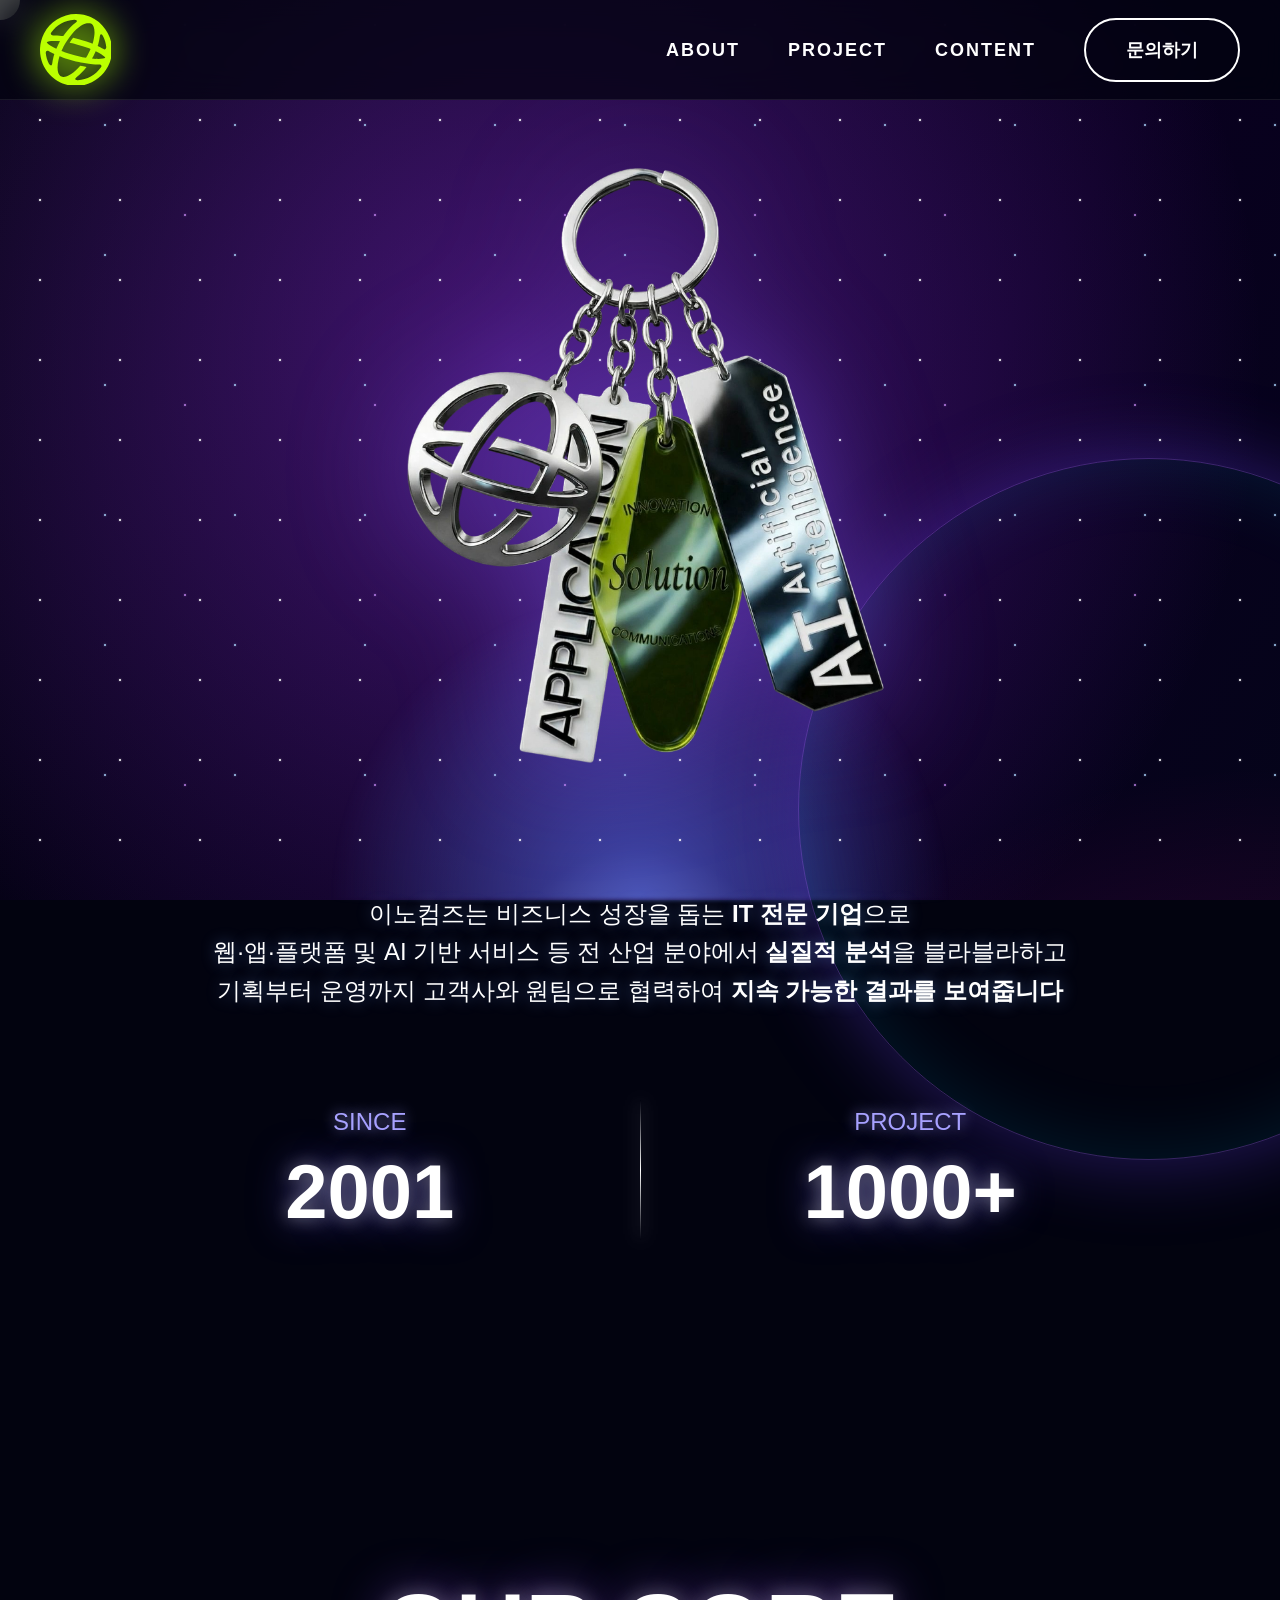
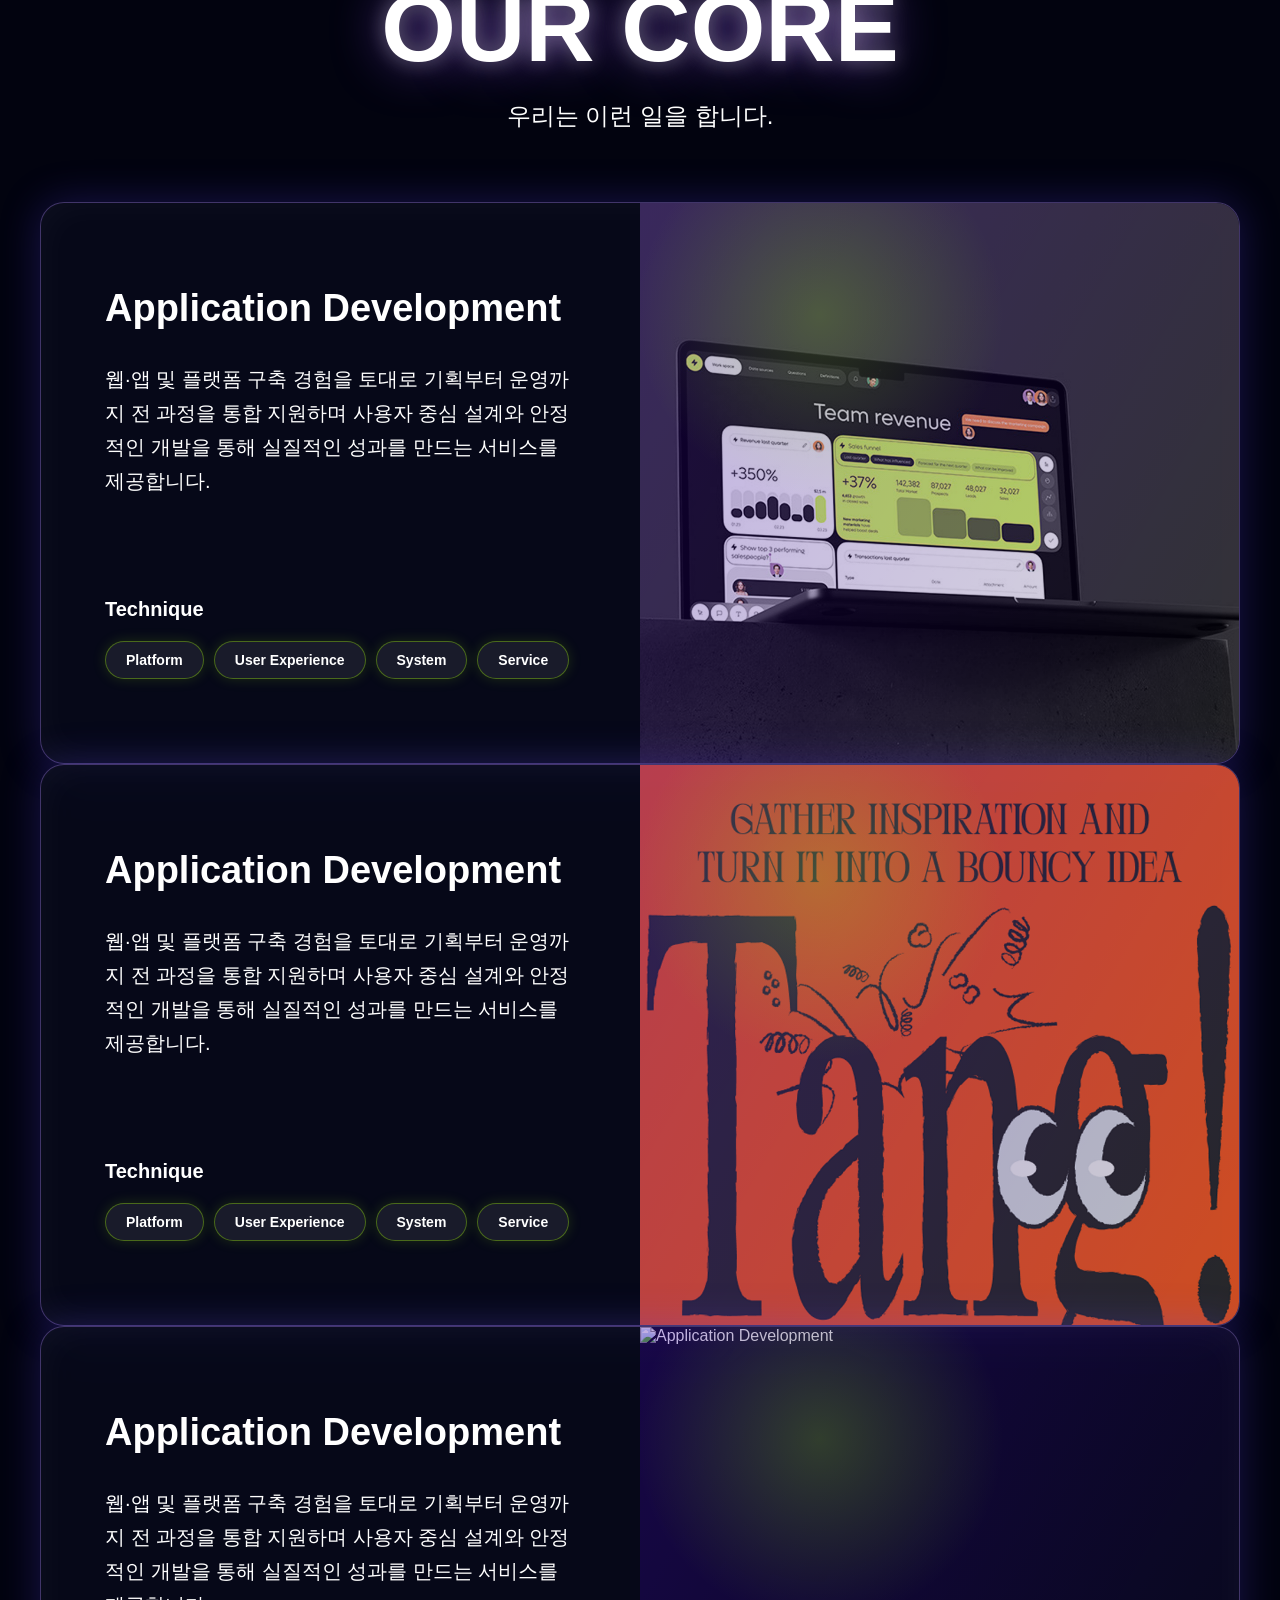
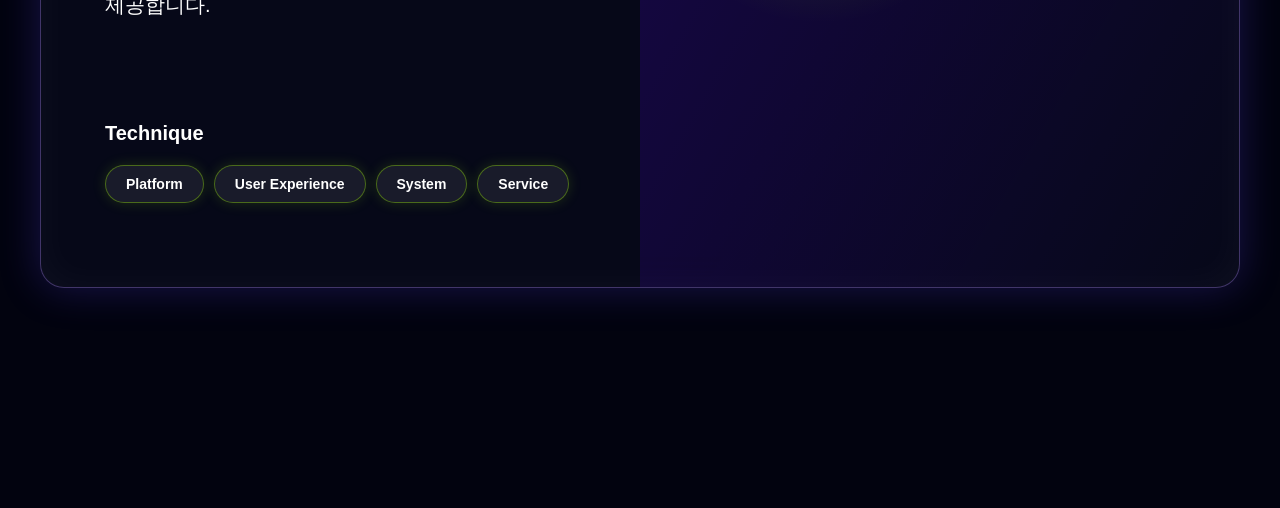
==== index.html @ ad1b917c "Add files via upload" ====
<!DOCTYPE html>
<html lang="ko">

<head>
    <meta charset="UTF-8">
    <meta name="viewport" content="width=device-width, initial-scale=1.0">

    <title>Seol Portfolio</title>
    <link rel="stylesheet" href="style.css">

    <link rel="preconnect" href="https://fonts.googleapis.com">
    <link rel="preconnect" href="https://fonts.gstatic.com/" crossorigin>
    <link href="<https://fonts.googleapis.com/css2?family=Anton&display=swap>" rel="stylesheet">
    <link href="https://unpkg.com/aos@2.3.4/dist/aos.css" rel="stylesheet">
</head>

<body>
    <div class="cursor"></div>
    <div class="space_bg"></div>
    <div class="stars"></div>
    <div class="stars stars2"></div>

    <!--## header start ##-->

    <header>
        <div class="header_inner">
            <a href="index.html" class="logo">
                <img src="img/logo.svg" alt="logo">
            </a>

            <div class="right_menu">
                <nav>
                    <ul class="menu">
                        <li><a href="about.html">ABOUT</a></li>
                        <li><a href="project.html">PROJECT</a></li>
                        <li><a href="contact.html">CONTENT</a></li>
                    </ul>
                </nav>

                <a href="#" class="contact_btn">문의하기</a>
            </div>
        </div>
    </header>
    <!--## header end ## -->

    <!--## about start ## -->
    <main>
        <section class="hero">
            <img src="img/hero 1.png" alt="메인이미지">
        </section>

        <section class="about">
            <div class="about_text">
                <p>이노컴즈는 비즈니스 성장을 돕는 <strong>IT 전문 기업</strong>으로</p>
                <p>웹·앱·플랫폼 및 AI 기반 서비스 등 전 산업 분야에서 <strong>실질적 분석</strong>을 블라블라하고</p>
                <p>기획부터 운영까지 고객사와 원팀으로 협력하여 <strong>지속 가능한 결과를 보여줍니다</strong></p>
            </div>

            <!--정보 1-->
            <div class="about_stats">
                <div class="stat_item">
                    <span class="stat_label">SINCE</span>
                    <h2>2001</h2>
                </div>
                <!--구분선-->
                <div class="stat_divider"></div>
                <!--정보 2-->
                <div class="stat_item">
                    <span class="stat_label">PROJECT</span>
                    <h2>1000+</h2>
                </div>
            </div>
        </section>
        <!--## about end ## -->

        <section class="core">
            <div class="core_title">
                <h2>OUR CORE</h2>
                <p>우리는 이런 일을 합니다.</p>
            </div>

            <div class="core_card">
                <div class="core_content">
                    <h3>Application Development</h3>
                    <p>
                        웹·앱 및 플랫폼 구축 경험을 토대로 기획부터 운영까지 전 과정을 통합
                        지원하며 사용자 중심 설계와 안정적인 개발을 통해 실질적인 성과를
                        만드는 서비스를 제공합니다.
                    </p>

                    <div class="technique">
                        <h4>Technique</h4>
                        <div class="tag_wrap">
                            <span>Platform</span>
                            <span>User Experience</span>
                            <span>System</span>
                            <span>Service</span>
                        </div>
                    </div>
                </div>

                <div class="core_img">
                    <img src="img/core.png" alt="Application Development">
                </div>
            </div>

            <div class="core_card">
                <div class="core_content">
                    <h3>Application Development</h3>
                    <p>
                        웹·앱 및 플랫폼 구축 경험을 토대로 기획부터 운영까지 전 과정을 통합
                        지원하며 사용자 중심 설계와 안정적인 개발을 통해 실질적인 성과를
                        만드는 서비스를 제공합니다.
                    </p>

                    <div class="technique">
                        <h4>Technique</h4>
                        <div class="tag_wrap">
                            <span>Platform</span>
                            <span>User Experience</span>
                            <span>System</span>
                            <span>Service</span>
                        </div>
                    </div>
                </div>

                <div class="core_img">
                    <img src="img/project2.png" alt="Application Development">
                </div>
            </div>

            <div class="core_card">
                <div class="core_content">
                    <h3>Application Development</h3>
                    <p>
                        웹·앱 및 플랫폼 구축 경험을 토대로 기획부터 운영까지 전 과정을 통합
                        지원하며 사용자 중심 설계와 안정적인 개발을 통해 실질적인 성과를
                        만드는 서비스를 제공합니다.
                    </p>

                    <div class="technique">
                        <h4>Technique</h4>
                        <div class="tag_wrap">
                            <span>Platform</span>
                            <span>User Experience</span>
                            <span>System</span>
                            <span>Service</span>
                        </div>
                    </div>
                </div>

                <div class="core_img">
                    <img src="img/project3.png" alt="Application Development">
                </div>
            </div>
        </section>

    </main>
</body>

</html>
---- style.css ----
/* 초기세팅 */
* {
    margin: 0;
    padding: 0;
    box-sizing: border-box;
}

html {
    scroll-behavior: smooth;
}

body {
    min-height: 100vh;
    background: #02030f;
    color: #fff;
    font-family: "pretendard", sans-serif;
    overflow-x: hidden;
}

/* ===== 추가: 커스텀 커서 ===== */
.cursor {
    width: 40px;
    height: 40px;
    border-radius: 50%;
    background: #fff;
    position: fixed;
    top: 0;
    left: 0;
    pointer-events: none;
    mix-blend-mode: difference;
    z-index: 9999;
    transform: translate(-50%, -50%);
    transition: width .25s, height .25s;
}

.cursor.hover {
    width: 70px;
    height: 70px;
}

/* 모바일/터치 기기에서는 숨김 */
@media (hover:none),
(max-width:768px) {
    .cursor {
        display: none;
    }
}

/* ===== 추가: fade-up 스크롤 애니메이션 ===== */
.fade-up {
    opacity: 0;
    transform: translateY(40px);
    transition: opacity .9s cubic-bezier(.2, .7, .2, 1), transform .9s cubic-bezier(.2, .7, .2, 1);
}

.fade-up.show {
    opacity: 1;
    transform: translateY(0);
}

@media (prefers-reduced-motion:reduce) {
    .fade-up {
        opacity: 1;
        transform: none;
        transition: none;
    }

    .cursor {
        display: none;
    }

    .sticker {
        opacity: 1;
        transform: scale(1) rotate(var(--rot, 0deg));
        animation: none;
    }
}

/* 우주 배경 */
.space_bg {
    position: fixed;
    inset: 0;
    z-index: -3;
    background:
        radial-gradient(circle at 20% 20%, rgba(142, 45, 226, 0.45), transparent 30%),
        radial-gradient(circle at 80% 30%, rgba(0, 212, 255, 0.35), transparent 28%),
        radial-gradient(circle at 50% 80%, rgba(255, 0, 153, 0.3), transparent 35%),
        linear-gradient(120deg, #02030f, #09001f, #000814, #160029);
    background-size: 200% 200%;
    animation: spaceMove 12s ease-in-out infinite alternate;
}

.space_bg::before {
    content: "";
    position: absolute;
    inset: 0;
    background:
        radial-gradient(circle at 50% 100%, rgba(91, 120, 255, 0.6), transparent 28%),
        radial-gradient(circle at 50% 110%, rgba(255, 255, 255, 0.35), transparent 12%);
    filter: blur(2px);
}

.space_bg::after {
    content: "";
    position: absolute;
    width: 700px;
    height: 700px;
    right: -220px;
    bottom: -260px;
    border: 1px solid rgba(154, 105, 255, 0.35);
    border-radius: 50%;
    box-shadow:
        0 0 80px rgba(111, 68, 255, 0.35),
        inset 0 0 80px rgba(0, 212, 255, 0.12);
    animation: planetSpin 18s linear infinite;
}

/* 별 */
.stars,
.stars2 {
    position: fixed;
    inset: 0;
    z-index: -2;
    background-image:
        radial-gradient(#fff 1px, transparent 1px),
        radial-gradient(rgba(174, 216, 255, 0.9) 1px, transparent 1px),
        radial-gradient(rgba(211, 147, 255, 0.8) 1px, transparent 1px);
    background-size: 80px 80px, 130px 130px, 190px 190px;
    background-position: 0 0, 40px 60px, 90px 120px;
    opacity: 0.8;
    animation: starMove 40s linear infinite;
}

.stars2 {
    z-index: -1;
    opacity: 0.45;
    filter: blur(1px);
    animation-duration: 70s;
}

/* Header */
header {
    width: 100%;
    height: 100px;
    position: fixed;
    top: 0;
    left: 0;
    z-index: 9999;
    background: rgba(2, 3, 15, 0.72);
    backdrop-filter: blur(16px);
    border-bottom: 1px solid rgba(255, 255, 255, 0.08);
}

.header_inner {
    max-width: 1440px;
    height: 100px;
    padding: 0 40px;
    margin: 0 auto;
    display: flex;
    justify-content: space-between;
    align-items: center;
}

.logo img {
    width: 72px;
    height: 72px;
    display: block;
    filter: drop-shadow(0 0 18px #a6ff00);
}

.menu {
    display: flex;
    gap: 48px;
    list-style: none;
}

.menu a {
    color: white;
    text-decoration: none;
    font-family: "Anton", sans-serif;
    font-size: 18px;
    font-weight: 700;
    letter-spacing: 2px;
    transition: 0.3s;
}

.menu a:hover {
    color: #9dff00;
    text-shadow: 0 0 14px #9dff00;
}

.right_menu {
    display: flex;
    align-items: center;
    gap: 48px;
}

.contact_btn {
    padding: 18px 40px;
    border: 2px solid #fff;
    border-radius: 999px;
    color: #fff;
    text-decoration: none;
    font-size: 18px;
    font-weight: 700;
    transition: 0.3s;
}

.contact_btn:hover {
    background: #9dff00;
    border-color: #9dff00;
    color: #000;
    box-shadow: 0 0 24px rgba(157, 255, 0, 0.75);
}

/* Hero */
.hero {
    min-height: 720px;
    padding-top: 140px;
    display: flex;
    justify-content: center;
    align-items: center;
}

.hero img {
    width: 100%;
    max-width: 675px;
    height: auto;
    display: block;
    filter: drop-shadow(0 0 60px rgba(133, 94, 255, 0.45));
    animation: float 4s ease-in-out infinite;
}

/* About */
.about {
    padding: 80px 40px 180px;
}

.about_text {
    text-align: center;
}

.about_text p {
    font-size: 24px;
    font-weight: 200;
    line-height: 1.6;
    color: #fff;
    text-shadow: 0 0 16px rgba(120, 170, 255, 0.45);
}

.about_text strong {
    font-weight: 800;
}

.about_stats {
    width: 100%;
    max-width: 1080px;
    margin: 90px auto 0;
    display: flex;
    justify-content: center;
    align-items: center;
}

.stat_item {
    flex: 1;
    display: flex;
    flex-direction: column;
    align-items: center;
    text-align: center;
}

.stat_label {
    font-family: "Anton", sans-serif;
    font-size: 24px;
    line-height: 1;
    color: #a8a2ff;
    margin-bottom: 20px;
    text-shadow: 0 0 14px rgba(168, 162, 255, 0.8);
}

.stat_item h2 {
    font-size: 76px;
    font-weight: 700;
    line-height: 1;
    color: #fff;
    text-shadow:
        0 0 18px rgba(255, 255, 255, 0.4),
        0 0 40px rgba(106, 90, 255, 0.55);
}

.stat_divider {
    width: 1px;
    height: 140px;
    background: linear-gradient(transparent, #fff, transparent);
    flex-shrink: 0;
    box-shadow: 0 0 18px rgba(255, 255, 255, 0.7);
}

/* Core */
.core {
    padding: 160px 40px 220px;
}

.core_title {
    text-align: center;
    margin-bottom: 70px;
}

.core_title h2 {
    font-family: "Anton", sans-serif;
    font-size: 96px;
    line-height: 1;
    color: #fff;
    text-shadow:
        0 0 20px rgba(255, 255, 255, 0.35),
        0 0 50px rgba(155, 90, 255, 0.65);
}

.core_title p {
    margin-top: 24px;
    font-size: 24px;
    font-weight: 500;
}

.core_card {
    max-width: 1360px;
    margin: 0 auto;
    display: flex;
    border-radius: 24px;
    overflow: hidden;
    background: rgba(10, 12, 30, 0.68);
    border: 1px solid rgba(174, 139, 255, 0.35);
    box-shadow:
        0 0 40px rgba(96, 73, 255, 0.25),
        inset 0 0 40px rgba(255, 255, 255, 0.04);
    backdrop-filter: blur(18px);
}

.core_content {
    width: 50%;
    padding: 84px 64px;
}

.core_content h3 {
    font-size: 38px;
    margin-bottom: 32px;
}

.core_content p {
    font-size: 20px;
    line-height: 1.7;
    font-weight: 500;
}

.technique {
    margin-top: 100px;
}

.technique h4 {
    font-size: 20px;
    margin-bottom: 20px;
}

.tag_wrap {
    display: flex;
    gap: 10px;
    flex-wrap: wrap;
}

.tag_wrap span {
    padding: 10px 20px;
    border-radius: 999px;
    background: rgba(255, 255, 255, 0.08);
    border: 1px solid rgba(166, 255, 0, 0.35);
    font-size: 14px;
    font-weight: 700;
    box-shadow: 0 0 14px rgba(166, 255, 0, 0.15);
}

.core_img {
    width: 50%;
    position: relative;
}

.core_img::after {
    content: "";
    position: absolute;
    inset: 0;
    background:
        radial-gradient(circle at 30% 20%, rgba(157, 255, 0, 0.22), transparent 30%),
        linear-gradient(120deg, rgba(90, 0, 255, 0.2), transparent);
}

.core_img img {
    width: 100%;
    height: 100%;
    object-fit: cover;
    display: block;
    opacity: 0.85;
}

/* Animation */
@keyframes spaceMove {
    0% {
        background-position: 0% 30%;
    }

    100% {
        background-position: 100% 70%;
    }
}

@keyframes starMove {
    0% {
        transform: translateY(0);
    }

    100% {
        transform: translateY(-300px);
    }
}

@keyframes planetSpin {
    0% {
        transform: rotate(0deg) scale(1);
    }

    100% {
        transform: rotate(360deg) scale(1.05);
    }
}

@keyframes float {

    0%,
    100% {
        transform: translateY(0);
    }

    50% {
        transform: translateY(-24px);
    }
}
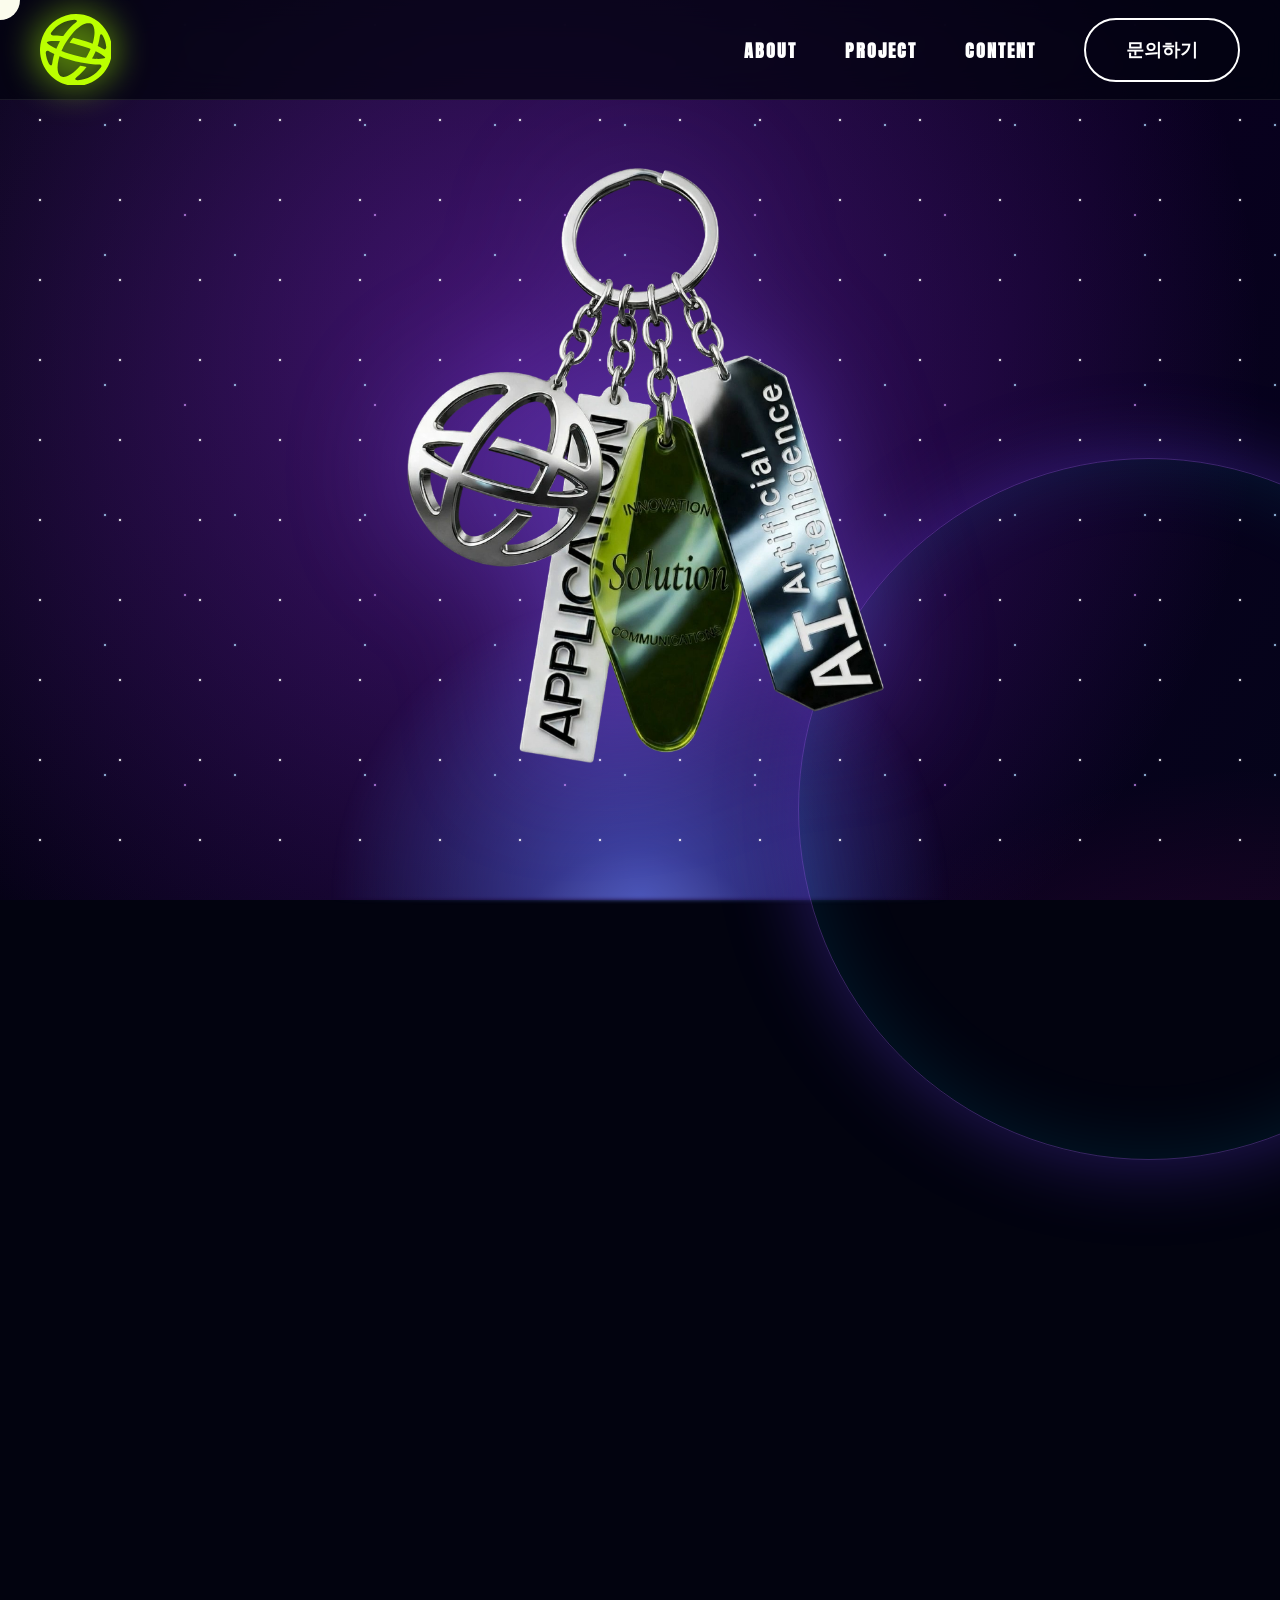
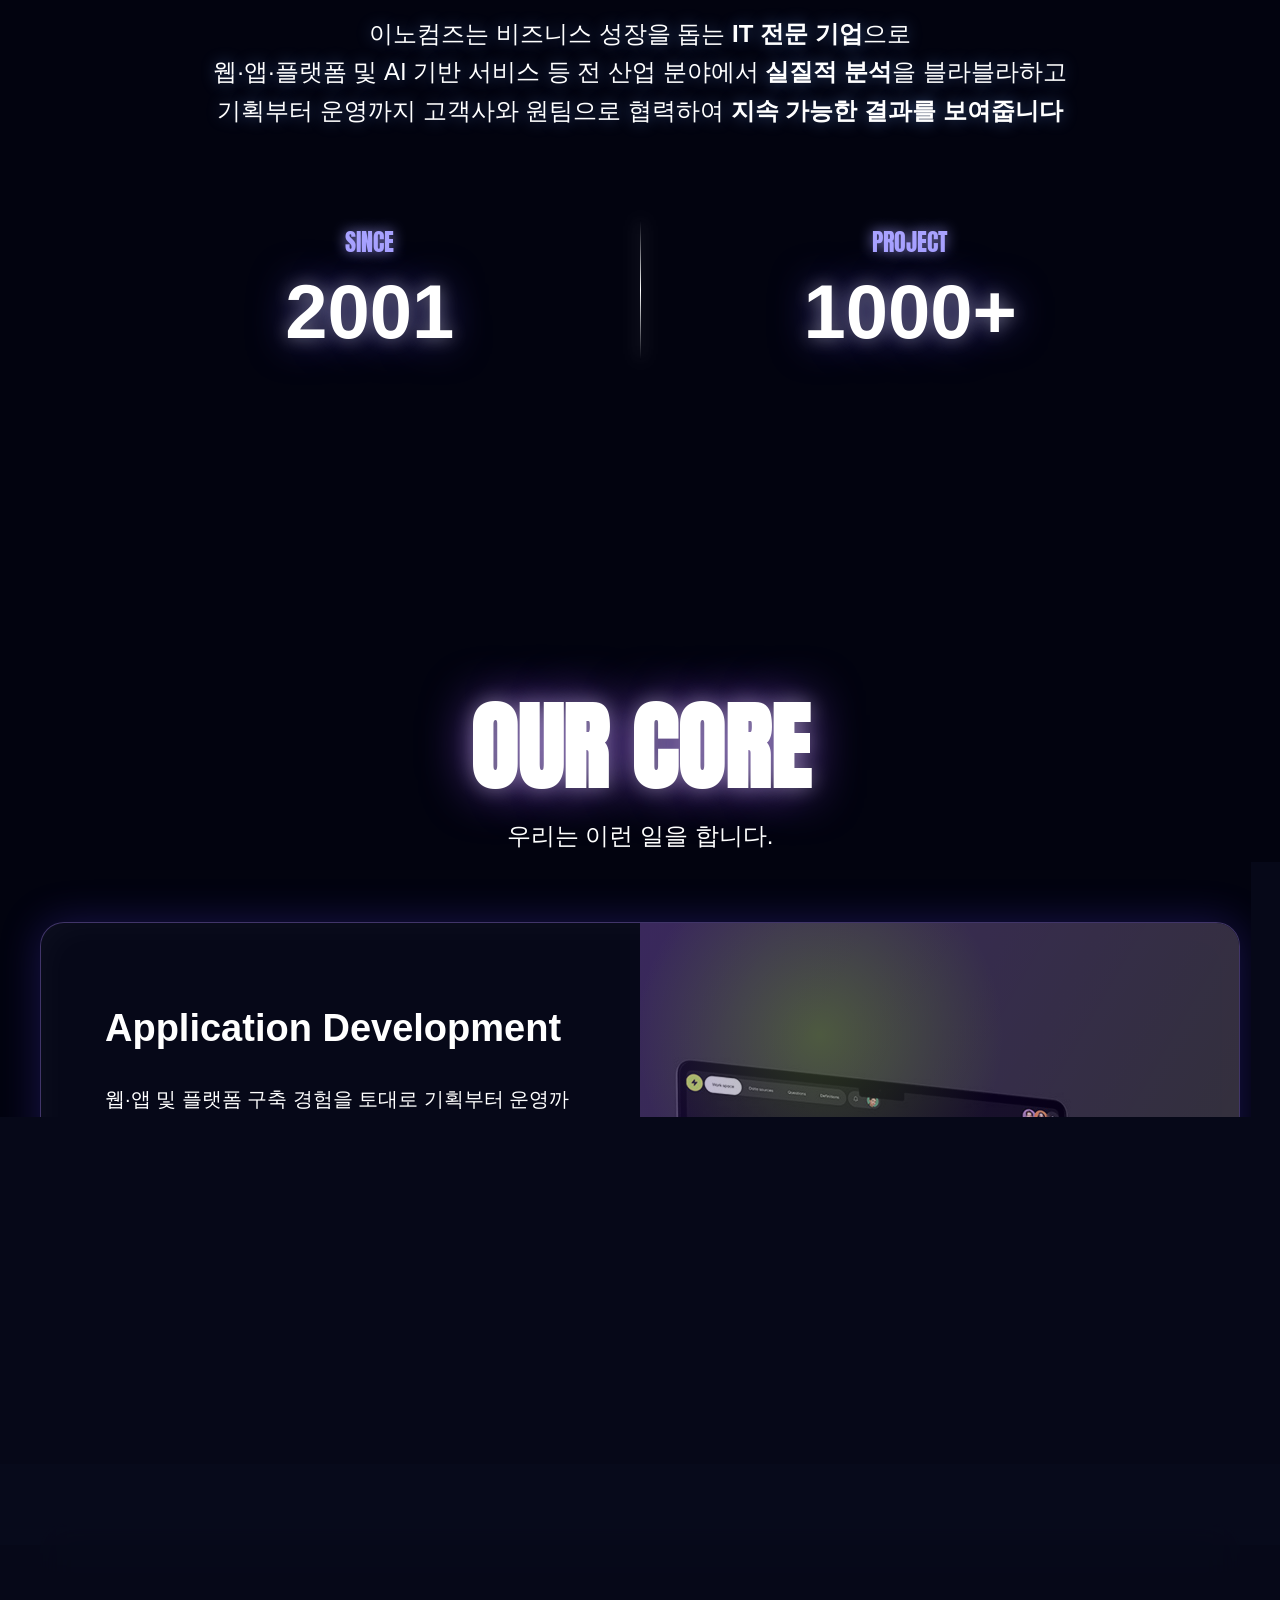
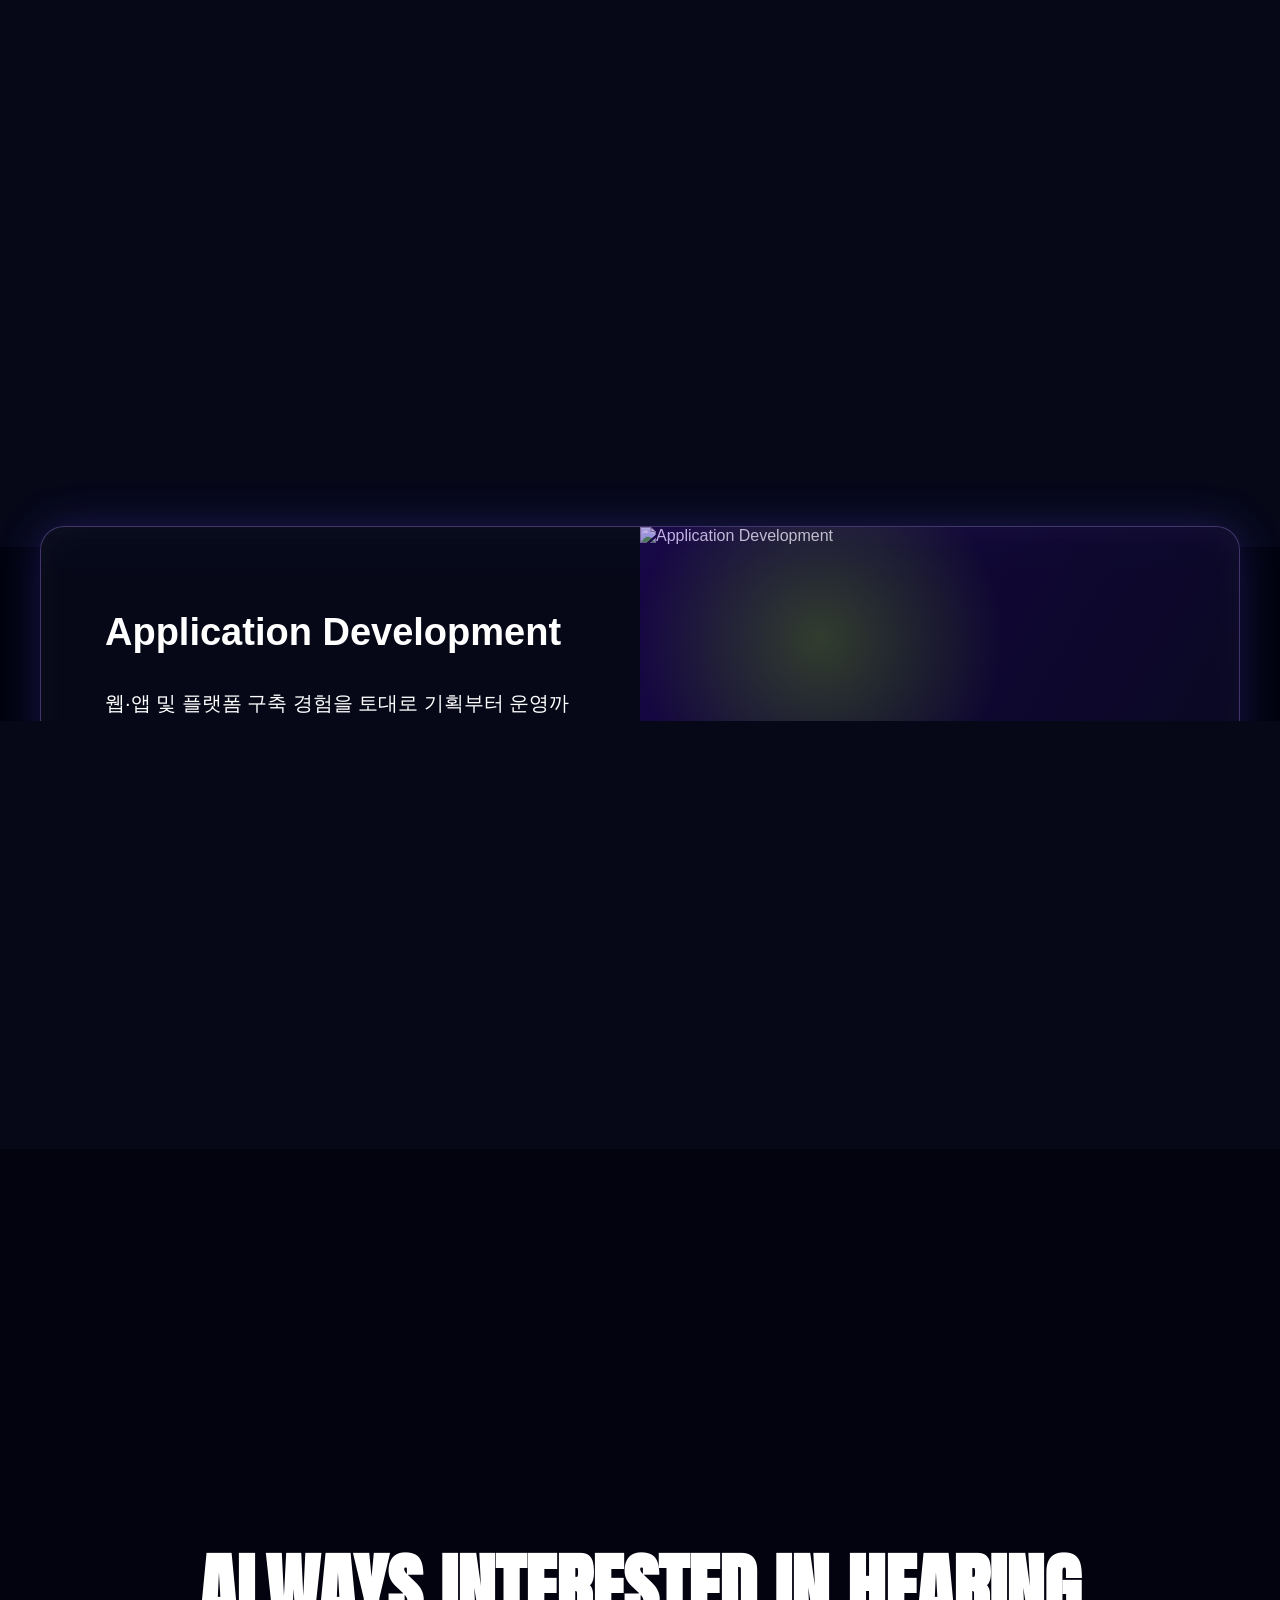
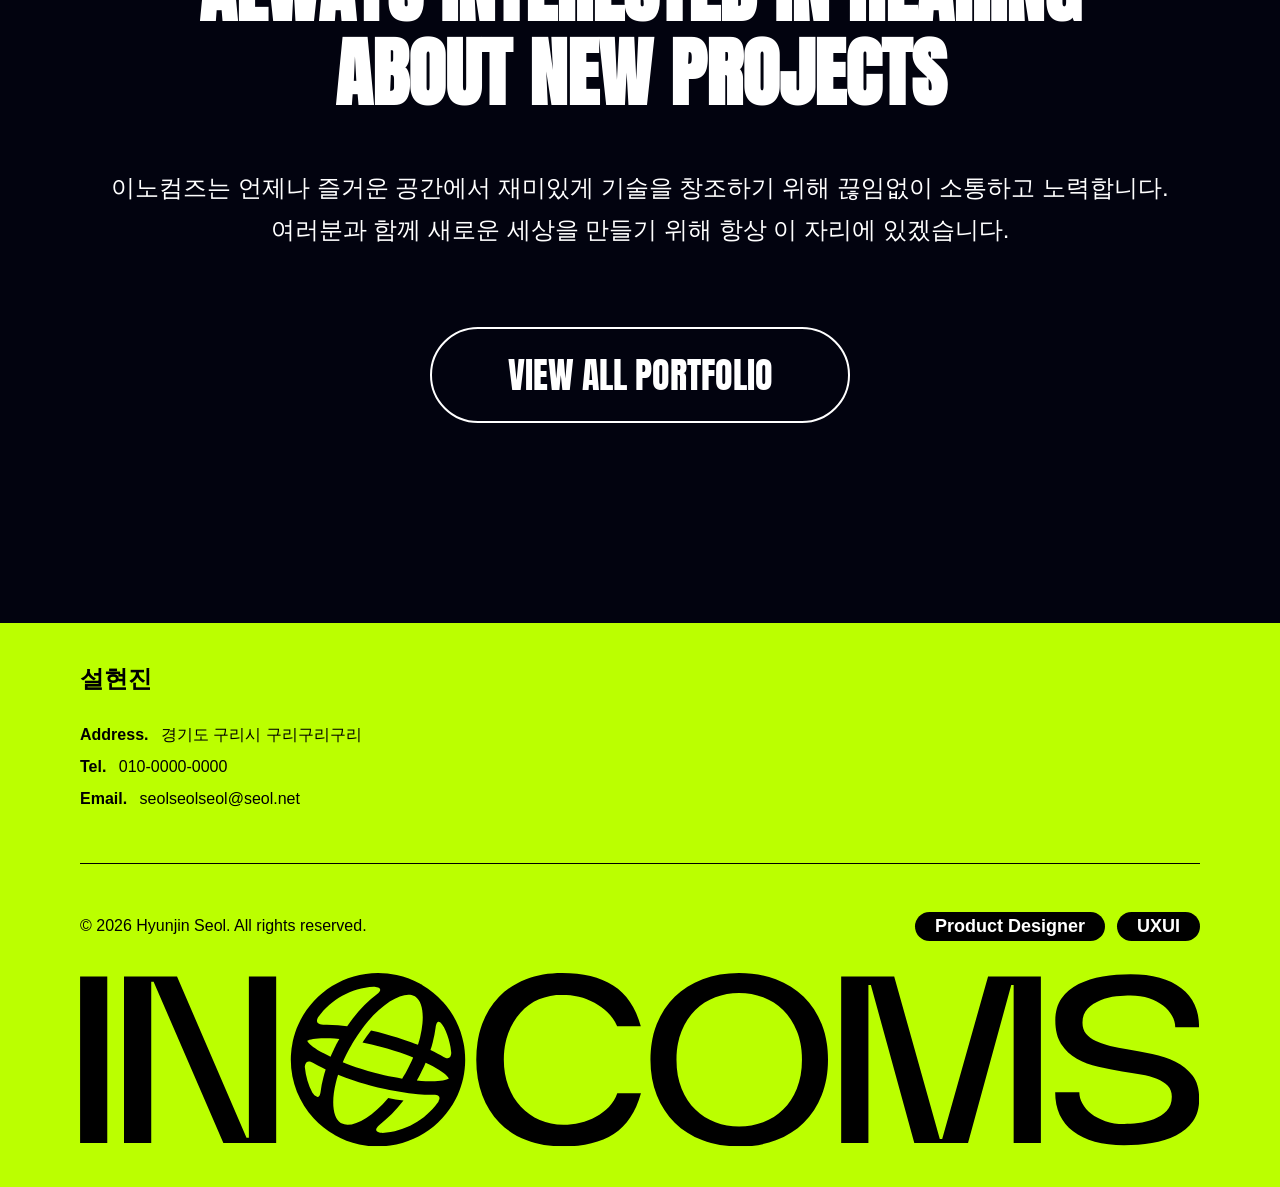
==== commit 2dde11df: "Add files via upload" ====
--- a/index.html
+++ b/index.html
@@ -10,7 +10,7 @@
 
     <link rel="preconnect" href="https://fonts.googleapis.com">
     <link rel="preconnect" href="https://fonts.gstatic.com/" crossorigin>
-    <link href="<https://fonts.googleapis.com/css2?family=Anton&display=swap>" rel="stylesheet">
+    <link href="https://fonts.googleapis.com/css2?family=Anton&display=swap" rel="stylesheet">
     <link href="https://unpkg.com/aos@2.3.4/dist/aos.css" rel="stylesheet">
 </head>
 
@@ -49,6 +49,12 @@
             <img src="img/hero 1.png" alt="메인이미지">
         </section>
 
+        <section class=" hero">
+            <video autoplay muted loop playsinline>
+                <source src="img/video_main.mp4" type="video/mp4">
+            </video>
+        </section>
+
         <section class="about">
             <div class="about_text">
                 <p>이노컴즈는 비즈니스 성장을 돕는 <strong>IT 전문 기업</strong>으로</p>
@@ -155,7 +161,54 @@
             </div>
         </section>
 
+        <section class="contact">
+            <img src="img/blue_sticker.svg" alt="파랑 스티커" class="character_left" data-aos="fade-right">
+            <img src="img/red_sticker.svg" alt="빨강 스티커" class="character_right" data-aos="fade-left">
+
+            <div class="contact_title" data-aos="fade-up">
+                <h2>ALWAYS INTERESTED IN HEARING</h2>
+                <h2>ABOUT NEW PROJECTS</h2>
+            </div>
+
+            <div class="contact_description">
+                <p>이노컴즈는 언제나 즐거운 공간에서 재미있게 기술을 창조하기 위해 끊임없이 소통하고 노력합니다.</p>
+                <p>여러분과 함께 새로운 세상을 만들기 위해 항상 이 자리에 있겠습니다.</p>
+            </div>
+
+            <a href="#" class="contact_button">VIEW ALL PORTFOLIO</a>
+        </section>
+
+        <footer class="footer">
+            <div class="footer_inner">
+                <div class="footer_info">
+                    <h3>설현진</h3>
+                    <p><strong>Address.</strong> 경기도 구리시 구리구리구리 </p>
+                    <p><strong>Tel.</strong> 010-0000-0000</p>
+                    <p><strong>Email.</strong> seolseolseol@seol.net</p>
+                </div>
+
+                <div class="footer_divider"></div>
+
+                <div class="footer_bottom">
+                    <p class="copyright">© 2026 Hyunjin Seol. All rights reserved.</p>
+
+                    <div class="footer_tag">
+                        <span>Product Designer</span>
+                        <span>UXUI</span>
+                    </div>
+                </div>
+
+                <div class="footer_logo">
+                    <img src="img/footer_logo.svg" alt="INOCOMS">
+                </div>
+            </div>
+        </footer>
+
+
     </main>
 </body>
 
+<script src="https://unpkg.com/aos@2.3.4/dist/aos.js"></script>
+<script src="script.js"></script>
+
 </html>
--- a/style.css
+++ b/style.css
@@ -15,65 +15,27 @@
     color: #fff;
     font-family: "pretendard", sans-serif;
     overflow-x: hidden;
-}
-
-/* ===== 추가: 커스텀 커서 ===== */
+    cursor: none;
+}
+
+/* ===== Cursor Design Start ===== */
 .cursor {
     width: 40px;
     height: 40px;
     border-radius: 50%;
-    background: #fff;
+    background: white;
     position: fixed;
     top: 0;
     left: 0;
     pointer-events: none;
     mix-blend-mode: difference;
-    z-index: 9999;
-    transform: translate(-50%, -50%);
-    transition: width .25s, height .25s;
-}
-
-.cursor.hover {
-    width: 70px;
-    height: 70px;
-}
-
-/* 모바일/터치 기기에서는 숨김 */
-@media (hover:none),
-(max-width:768px) {
-    .cursor {
-        display: none;
-    }
-}
-
-/* ===== 추가: fade-up 스크롤 애니메이션 ===== */
-.fade-up {
-    opacity: 0;
-    transform: translateY(40px);
-    transition: opacity .9s cubic-bezier(.2, .7, .2, 1), transform .9s cubic-bezier(.2, .7, .2, 1);
-}
-
-.fade-up.show {
-    opacity: 1;
-    transform: translateY(0);
-}
-
-@media (prefers-reduced-motion:reduce) {
-    .fade-up {
-        opacity: 1;
-        transform: none;
-        transition: none;
-    }
-
-    .cursor {
-        display: none;
-    }
-
-    .sticker {
-        opacity: 1;
-        transform: scale(1) rotate(var(--rot, 0deg));
-        animation: none;
-    }
+    z-index: 99999;
+    transform: translate(-50%, -50%) scale(1);
+    transition: transform .3s ease;
+}
+
+.cursor.active {
+    transform: translate(-50%, -50%) scale(1.5);
 }
 
 /* 우주 배경 */
@@ -222,6 +184,14 @@
     align-items: center;
 }
 
+.hero video {
+    width: 50%;
+    max-width: 700px;
+    height: auto;
+    display: block;
+    border-radius: 20px;
+}
+
 .hero img {
     width: 100%;
     max-width: 675px;
@@ -324,7 +294,7 @@
 
 .core_card {
     max-width: 1360px;
-    margin: 0 auto;
+    margin: 0 auto 40px;
     display: flex;
     border-radius: 24px;
     overflow: hidden;
@@ -332,7 +302,7 @@
     border: 1px solid rgba(174, 139, 255, 0.35);
     box-shadow:
         0 0 40px rgba(96, 73, 255, 0.25),
-        inset 0 0 40px rgba(255, 255, 255, 0.04);
+        inset 0 0 40px rgba(255, 255, 255, .04);
     backdrop-filter: blur(18px);
 }
 
@@ -440,4 +410,153 @@
     50% {
         transform: translateY(-24px);
     }
-}+}
+
+/* === Contact Start === */
+
+.contact {
+    max-width: 1440px;
+    width: 100%;
+    margin: 0 auto;
+    padding: 200px 40px;
+    position: relative;
+    display: flex;
+    flex-direction: column;
+    align-items: center;
+}
+
+.contact_title {
+    text-align: center;
+}
+
+.contact_title h2 {
+    font-family: "Anton", sans-serif;
+    font-size: 76px;
+    line-height: 1.1;
+    color: #fff;
+}
+
+.contact_description {
+    margin-top: 48px;
+    text-align: center;
+}
+
+.contact_description p {
+    font-size: 24px;
+    line-height: 1.4;
+    color: #fff;
+    margin-top: 8px;
+}
+
+.contact_button {
+    margin-top: 80px;
+    width: 420px;
+    height: 96px;
+    display: flex;
+    justify-content: center;
+    align-items: center;
+    border: 2px solid #fff;
+    border-radius: 999px;
+    text-decoration: none;
+    font-family: "Anton", sans-serif;
+    font-size: 36px;
+    color: #fff;
+    transition: 0.3s;
+}
+
+.contact_button:hover {
+    background: #fff;
+    color: #000;
+}
+
+.character_left,
+.character_right {
+    position: absolute;
+    width: 180px;
+}
+
+.character_left {
+    left: 40px;
+    bottom: 120px;
+}
+
+.character_right {
+    right: 0;
+    top: 140px;
+    transform: rotate(17deg);
+}
+
+/* === Contact End === */
+
+
+/* === Footer Start === */
+
+.footer {
+    background-color: #BBFF00;
+    padding: 40px;
+    overflow: hidden;
+}
+
+.footer_inner {
+    max-width: 1440px;
+    margin: 0 auto;
+    padding: 0 40px;
+}
+
+.footer_info h3 {
+    font-size: 24px;
+    font-weight: 700;
+    color: #000;
+    margin-bottom: 24px;
+}
+
+.footer_info p {
+    font-size: 16px;
+    line-height: 2;
+    color: #000;
+}
+
+.footer_info strong {
+    font-weight: 700;
+    margin-right: 8px;
+}
+
+.footer_divider {
+    width: 100%;
+    height: 1px;
+    background-color: #000;
+    margin: 48px 0;
+}
+
+.footer_bottom {
+    display: flex;
+    justify-content: space-between;
+    align-items: center;
+    margin-bottom: 32px;
+}
+
+.copyright {
+    font-size: 16px;
+    color: #000;
+}
+
+.footer_tag {
+    display: flex;
+    gap: 12px;
+}
+
+.footer_tag span {
+    padding: 4px 20px;
+    border-radius: 999px;
+    background: #000;
+    color: #fff;
+    font-size: 18px;
+    font-weight: 600;
+}
+
+.footer_logo img {
+    width: 100%;
+    display: block;
+}
+
+/* === Footer End === */
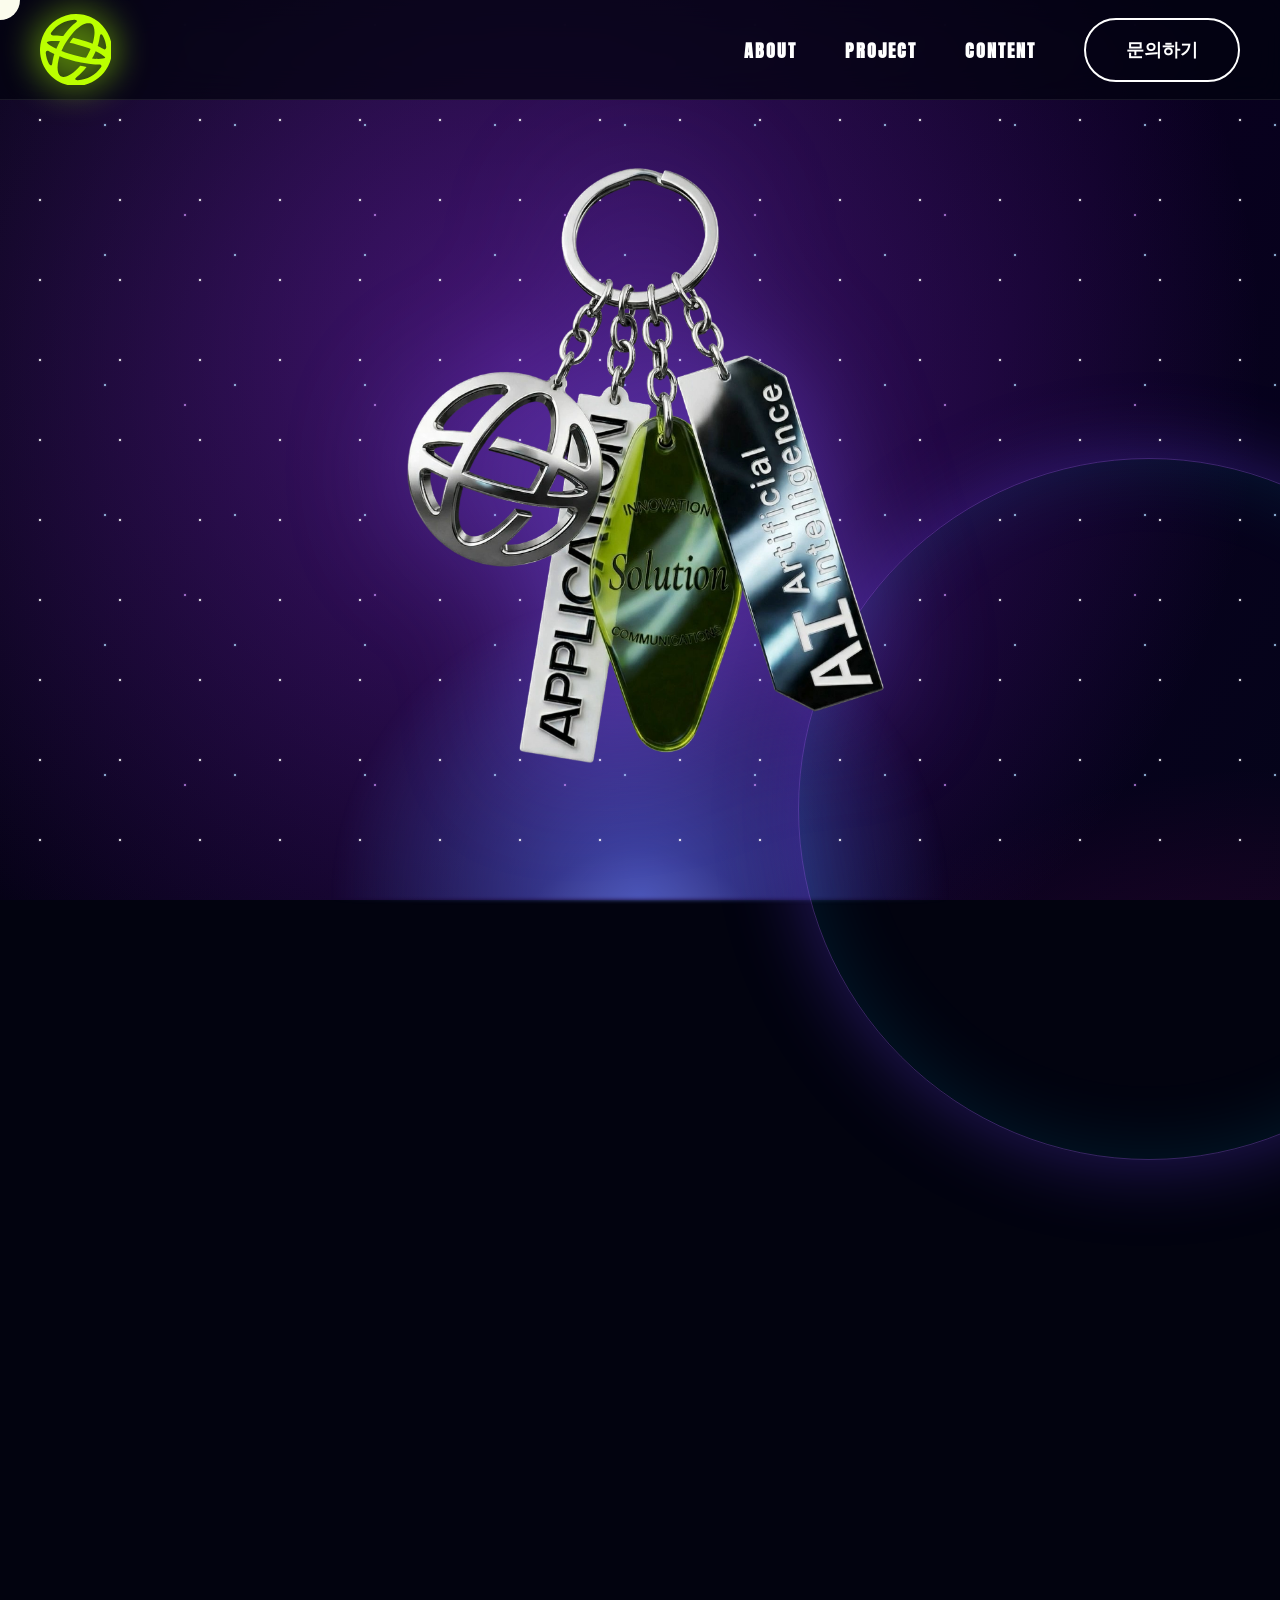
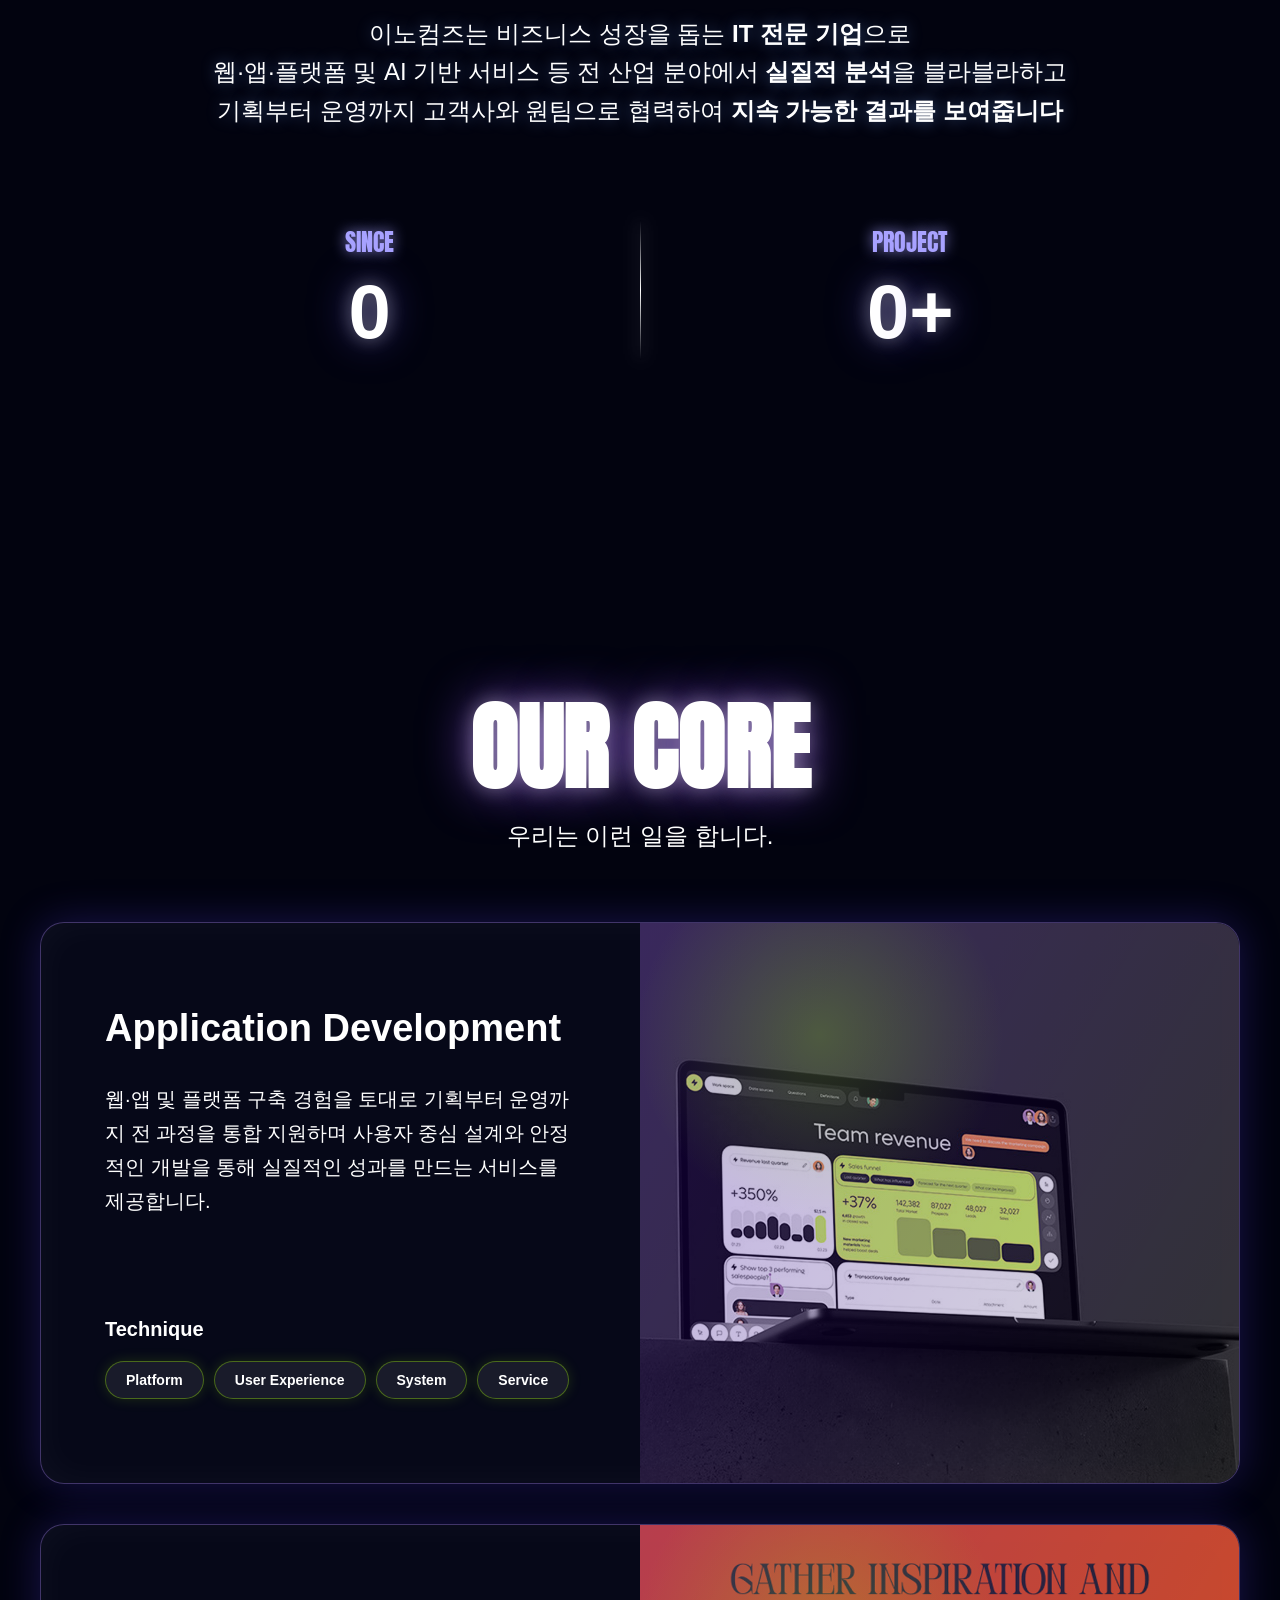
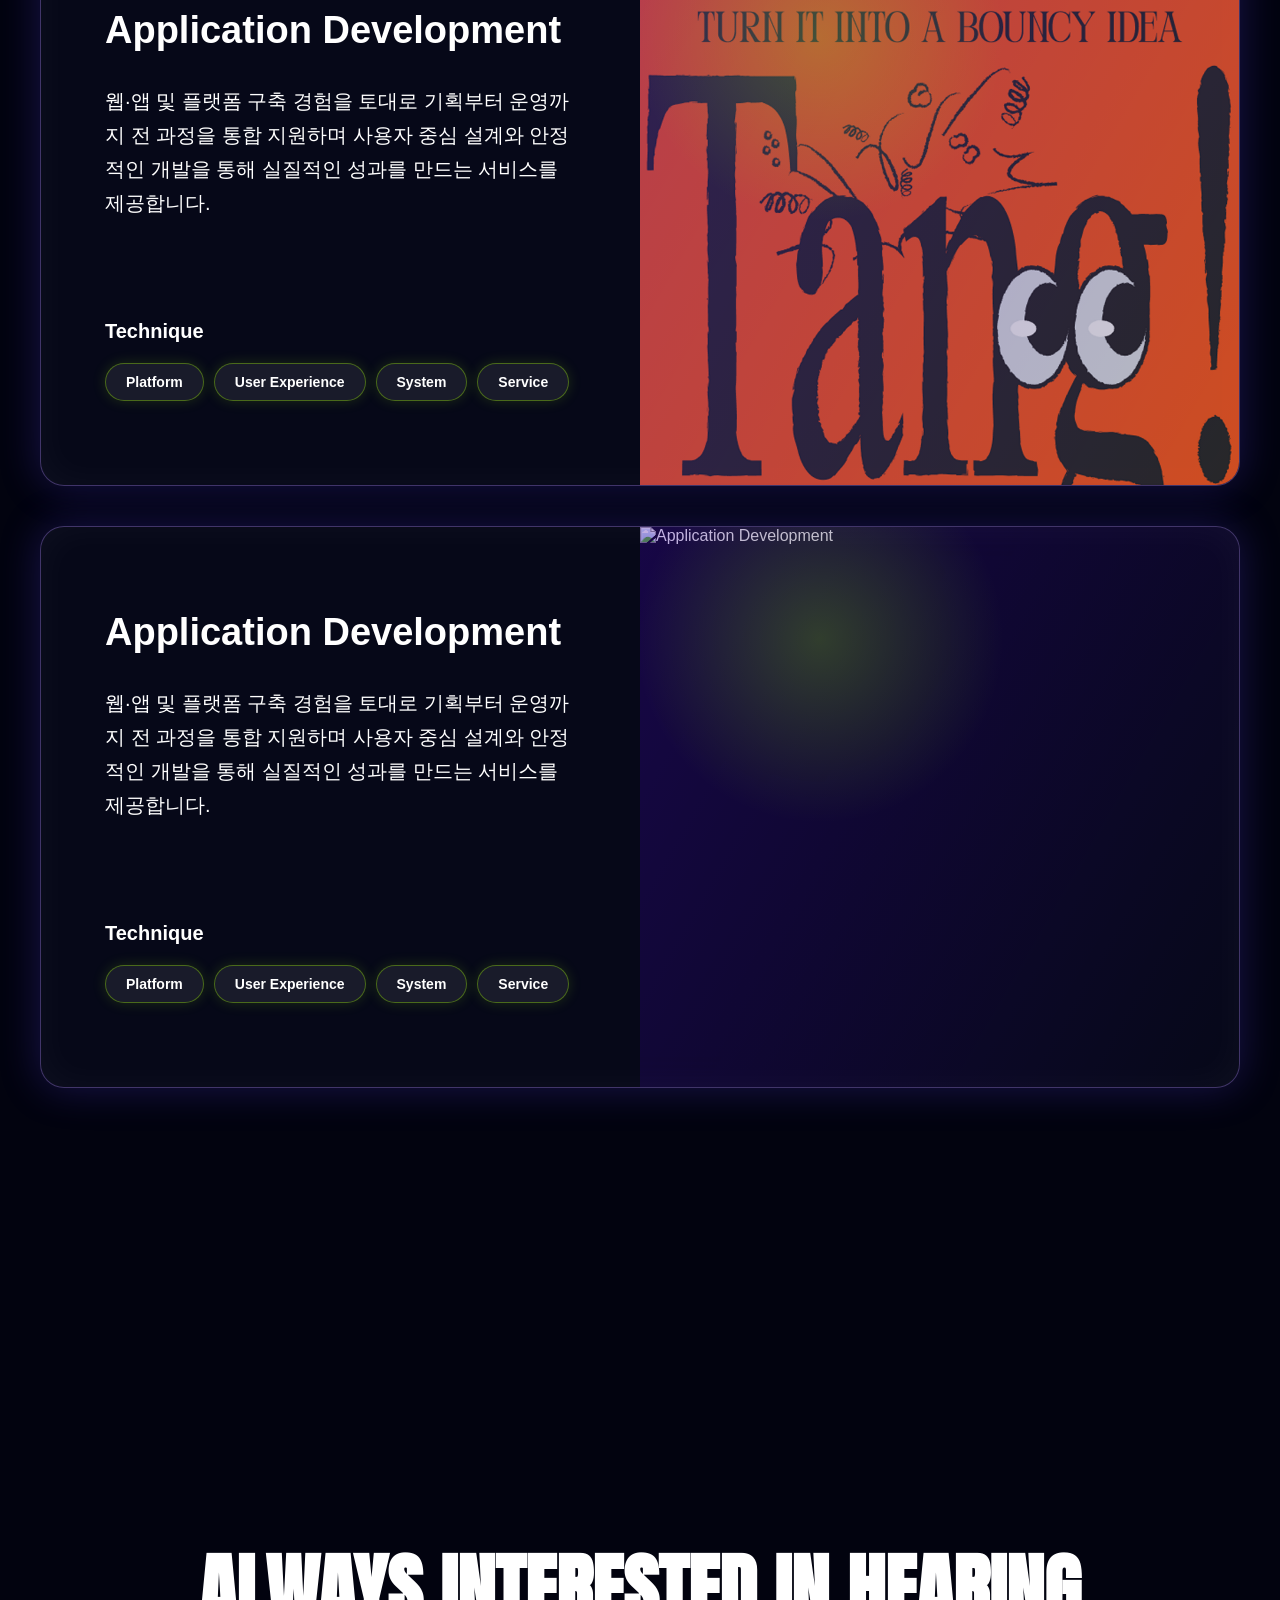
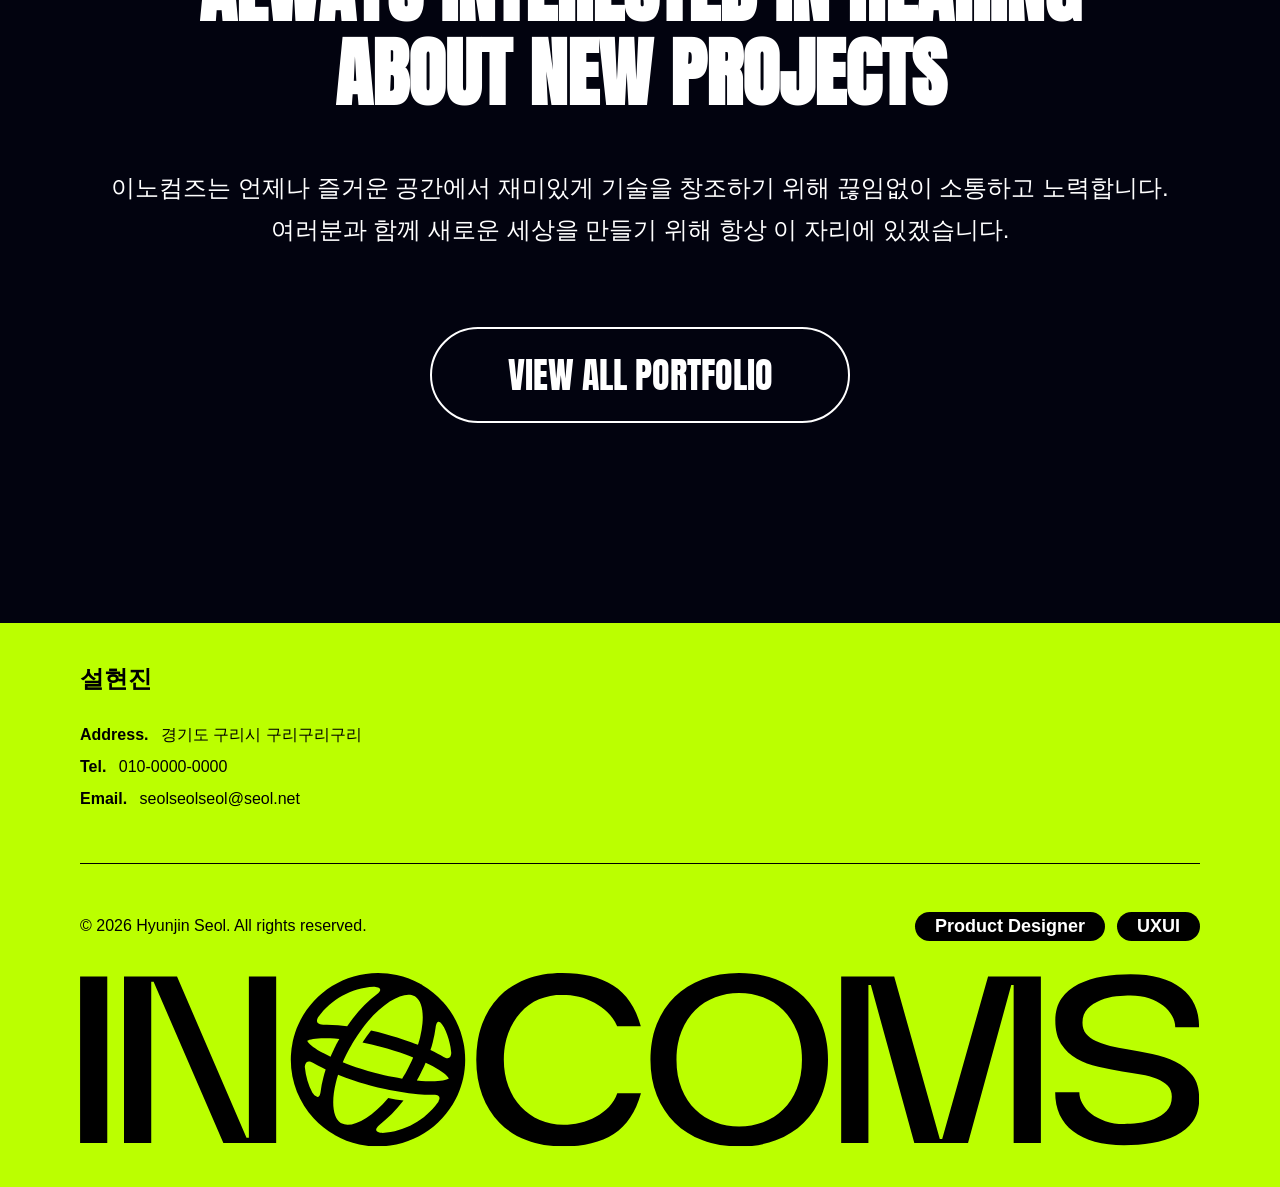
==== commit 4c26370e: "Add files via upload" ====
--- a/index.html
+++ b/index.html
@@ -56,24 +56,22 @@
         </section>
 
         <section class="about">
-            <div class="about_text">
+            <div class="about_text" data-aos="fade-up">
                 <p>이노컴즈는 비즈니스 성장을 돕는 <strong>IT 전문 기업</strong>으로</p>
                 <p>웹·앱·플랫폼 및 AI 기반 서비스 등 전 산업 분야에서 <strong>실질적 분석</strong>을 블라블라하고</p>
                 <p>기획부터 운영까지 고객사와 원팀으로 협력하여 <strong>지속 가능한 결과를 보여줍니다</strong></p>
             </div>
-
-            <!--정보 1-->
             <div class="about_stats">
-                <div class="stat_item">
+                <div class="stat_item" data-aos="fade-up">
                     <span class="stat_label">SINCE</span>
-                    <h2>2001</h2>
-                </div>
-                <!--구분선-->
+                    <h2><span class="count" data-target="2001">0</span></h2>
+                </div>
+
                 <div class="stat_divider"></div>
-                <!--정보 2-->
-                <div class="stat_item">
+
+                <div class="stat_item" data-aos="fade-up" data-aos-delay="200">
                     <span class="stat_label">PROJECT</span>
-                    <h2>1000+</h2>
+                    <h2><span class="count" data-target="1000">0</span>+</h2>
                 </div>
             </div>
         </section>
@@ -85,7 +83,7 @@
                 <p>우리는 이런 일을 합니다.</p>
             </div>
 
-            <div class="core_card">
+            <div class="core_card" data-aos="fade-up">
                 <div class="core_content">
                     <h3>Application Development</h3>
                     <p>
@@ -110,7 +108,7 @@
                 </div>
             </div>
 
-            <div class="core_card">
+            <div class="core_card" data-aos="fade-up" data-aos-delay="300">
                 <div class="core_content">
                     <h3>Application Development</h3>
                     <p>
@@ -135,7 +133,7 @@
                 </div>
             </div>
 
-            <div class="core_card">
+            <div class="core_card" data-aos="fade-up" data-aos-delay="150">
                 <div class="core_content">
                     <h3>Application Development</h3>
                     <p>
@@ -177,35 +175,36 @@
 
             <a href="#" class="contact_button">VIEW ALL PORTFOLIO</a>
         </section>
-
-        <footer class="footer">
-            <div class="footer_inner">
-                <div class="footer_info">
-                    <h3>설현진</h3>
-                    <p><strong>Address.</strong> 경기도 구리시 구리구리구리 </p>
-                    <p><strong>Tel.</strong> 010-0000-0000</p>
-                    <p><strong>Email.</strong> seolseolseol@seol.net</p>
-                </div>
-
-                <div class="footer_divider"></div>
-
-                <div class="footer_bottom">
-                    <p class="copyright">© 2026 Hyunjin Seol. All rights reserved.</p>
-
-                    <div class="footer_tag">
-                        <span>Product Designer</span>
-                        <span>UXUI</span>
-                    </div>
-                </div>
-
-                <div class="footer_logo">
-                    <img src="img/footer_logo.svg" alt="INOCOMS">
-                </div>
-            </div>
-        </footer>
-
-
     </main>
+
+    <div class="footer_spacer" aria-hidden="true"></div>
+
+    <footer class="footer">
+        <div class="footer_light"></div>
+        <div class="footer_inner">
+            <div class="footer_info">
+                <h3>설현진</h3>
+                <p><strong>Address.</strong> 경기도 구리시 구리구리구리 </p>
+                <p><strong>Tel.</strong> 010-0000-0000</p>
+                <p><strong>Email.</strong> seolseolseol@seol.net</p>
+            </div>
+
+            <div class="footer_divider"></div>
+
+            <div class="footer_bottom">
+                <p class="copyright">© 2026 Hyunjin Seol. All rights reserved.</p>
+
+                <div class="footer_tag">
+                    <span>Product Designer</span>
+                    <span>UXUI</span>
+                </div>
+            </div>
+
+            <div class="footer_logo">
+                <img src="img/footer_logo.svg" alt="INOCOMS">
+            </div>
+        </div>
+    </footer>
 </body>
 
 <script src="https://unpkg.com/aos@2.3.4/dist/aos.js"></script>
